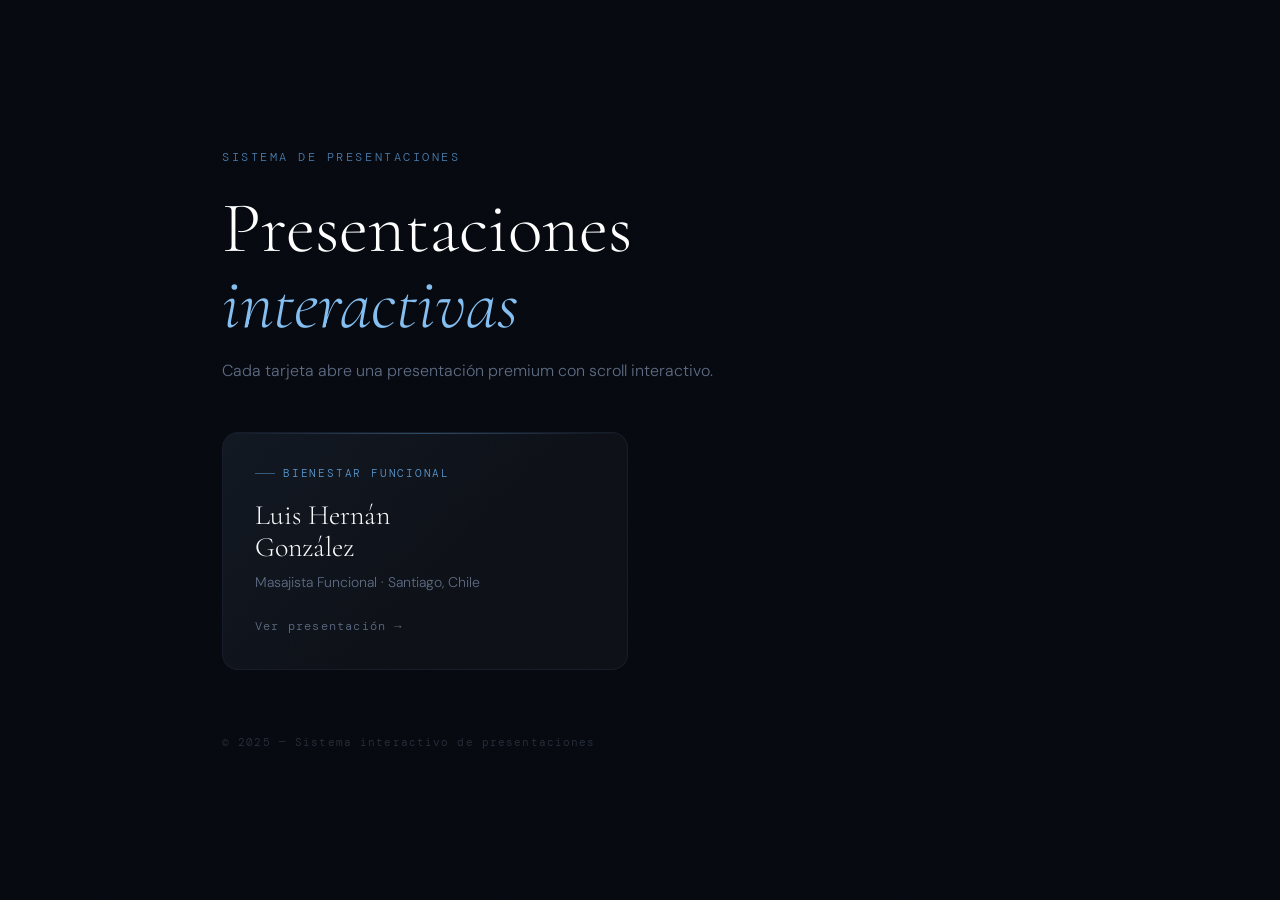
==== index.html @ 9657c85f "Add files via upload" ====
<!DOCTYPE html>
<html lang="es">
<head>
  <meta charset="UTF-8" />
  <meta name="viewport" content="width=device-width, initial-scale=1.0" />
  <title>Presentaciones — Sistema Interactivo</title>
  <meta name="description" content="Sistema de presentaciones interactivas premium." />

  <!-- Fonts -->
  <link rel="preconnect" href="https://fonts.googleapis.com" />
  <link rel="preconnect" href="https://fonts.gstatic.com" crossorigin />
  <link href="https://fonts.googleapis.com/css2?family=Cormorant+Garamond:ital,wght@0,300;0,400;0,500;1,300;1,400&family=DM+Sans:opsz,wght@9..40,300;9..40,400;9..40,500&family=DM+Mono:wght@300;400&display=swap" rel="stylesheet" />

  <!-- Base styles -->
  <link rel="stylesheet" href="/shared/css/base.css" />

  <style>
    :root {
      --color-bg:           #060910;
      --color-bg-2:         #0a0f1a;
      --color-bg-3:         #0f1624;
      --color-surface:      rgba(255,255,255,0.032);
      --color-surface-2:    rgba(255,255,255,0.058);
      --color-border:       rgba(100,140,200,0.10);
      --color-border-2:     rgba(100,140,200,0.18);
      --color-text:         #dde3ef;
      --color-text-muted:   #5e6b82;
      --color-text-dim:     #8a97ae;
      --color-accent:       #5b9bd5;
      --color-accent-2:     #84bef0;
      --color-accent-glow:  rgba(91,155,213,0.16);
    }

    body {
      min-height: 100vh;
      display: flex;
      flex-direction: column;
      align-items: center;
      justify-content: center;
      background: var(--color-bg);
    }

    .landing-wrapper {
      max-width: 900px;
      width: 100%;
      margin: 0 auto;
      padding: 4rem 2rem;
    }

    .landing-eyebrow {
      font-family: var(--font-mono);
      font-size: 0.72rem;
      letter-spacing: 0.22em;
      text-transform: uppercase;
      color: var(--color-accent);
      opacity: 0.8;
      margin-bottom: 1.5rem;
    }

    .landing-title {
      font-family: var(--font-display);
      font-size: clamp(2.5rem, 6vw, 4.5rem);
      font-weight: 300;
      line-height: 1.05;
      color: #fff;
      margin-bottom: 1rem;
    }

    .landing-sub {
      font-family: var(--font-body);
      font-size: 1rem;
      font-weight: 300;
      color: var(--color-text-muted);
      margin-bottom: 3rem;
    }

    .presentations-grid {
      display: grid;
      grid-template-columns: repeat(auto-fill, minmax(280px, 1fr));
      gap: 1.5rem;
    }

    .pres-card {
      display: block;
      background: var(--color-surface);
      border: 1px solid var(--color-border);
      border-radius: 16px;
      padding: 2rem;
      text-decoration: none;
      color: inherit;
      transition: all 0.45s cubic-bezier(0.4,0,0.2,1);
      position: relative;
      overflow: hidden;
    }

    .pres-card::before {
      content: '';
      position: absolute;
      top: 0; left: 0; right: 0;
      height: 1px;
      background: linear-gradient(90deg, transparent, var(--color-accent), transparent);
      opacity: 0.4;
    }

    .pres-card::after {
      content: '';
      position: absolute;
      inset: 0;
      background: linear-gradient(135deg, rgba(91,155,213,0.06) 0%, transparent 60%);
      pointer-events: none;
    }

    .pres-card:hover {
      border-color: rgba(91,155,213,0.3);
      transform: translateY(-4px);
      box-shadow: 0 16px 50px rgba(0,0,0,0.6), 0 0 30px rgba(91,155,213,0.1);
    }

    .pres-tag {
      font-family: var(--font-mono);
      font-size: 0.7rem;
      letter-spacing: 0.16em;
      text-transform: uppercase;
      color: var(--color-accent);
      margin-bottom: 1rem;
      display: flex;
      align-items: center;
      gap: 0.5rem;
    }

    .pres-tag::before {
      content: '';
      width: 20px;
      height: 1px;
      background: var(--color-accent);
      opacity: 0.5;
    }

    .pres-name {
      font-family: var(--font-display);
      font-size: 1.75rem;
      font-weight: 300;
      color: #fff;
      margin-bottom: 0.5rem;
      line-height: 1.15;
    }

    .pres-role {
      font-family: var(--font-body);
      font-size: 0.875rem;
      font-weight: 300;
      color: var(--color-text-muted);
      margin-bottom: 1.5rem;
    }

    .pres-arrow {
      font-family: var(--font-mono);
      font-size: 0.75rem;
      letter-spacing: 0.1em;
      color: var(--color-text-muted);
      display: flex;
      align-items: center;
      gap: 0.5rem;
      transition: color 0.3s, gap 0.3s;
    }

    .pres-card:hover .pres-arrow {
      color: var(--color-accent);
      gap: 0.75rem;
    }

    .landing-footer {
      margin-top: 4rem;
      font-family: var(--font-mono);
      font-size: 0.7rem;
      letter-spacing: 0.1em;
      color: var(--color-text-muted);
      opacity: 0.4;
    }
  </style>
</head>
<body>

  <div id="progress-bar"></div>

  <div class="landing-wrapper">
    <p class="landing-eyebrow">Sistema de presentaciones</p>
    <h1 class="landing-title">Presentaciones<br><em style="font-style:italic;color:var(--color-accent-2)">interactivas</em></h1>
    <p class="landing-sub">Cada tarjeta abre una presentación premium con scroll interactivo.</p>

    <div class="presentations-grid">
      <a href="/brands/luis/" class="pres-card">
        <p class="pres-tag">Bienestar funcional</p>
        <h2 class="pres-name">Luis Hernán<br>González</h2>
        <p class="pres-role">Masajista Funcional · Santiago, Chile</p>
        <div class="pres-arrow">
          <span>Ver presentación</span>
          <span>→</span>
        </div>
      </a>
      <!-- Espacio para más presentaciones futuras -->
    </div>

    <p class="landing-footer">© 2025 — Sistema interactivo de presentaciones</p>
  </div>

  <script>
    // Simple scroll progress for landing
    const bar = document.getElementById('progress-bar');
    window.addEventListener('scroll', () => {
      const pct = (window.scrollY / (document.documentElement.scrollHeight - window.innerHeight)) * 100;
      bar.style.width = pct + '%';
    }, { passive: true });
  </script>
</body>
</html>
---- shared/css/base.css ----
/* ============================================================
   /shared/css/base.css
   Base reset, variables, layout, components, utilities
   ============================================================ */

/* ── GOOGLE FONTS ── */
@import url('https://fonts.googleapis.com/css2?family=Cormorant+Garamond:ital,wght@0,300;0,400;0,500;1,300;1,400&family=DM+Sans:opsz,wght@9..40,300;9..40,400;9..40,500&family=DM+Mono:wght@300;400&display=swap');

/* ── CSS RESET ── */
*, *::before, *::after {
  box-sizing: border-box;
  margin: 0;
  padding: 0;
}

html {
  scroll-behavior: smooth;
  font-size: 16px;
  -webkit-font-smoothing: antialiased;
  -moz-osx-font-smoothing: grayscale;
  text-rendering: optimizeLegibility;
}

body {
  min-height: 100vh;
  overflow-x: hidden;
  background-color: var(--color-bg);
  color: var(--color-text);
  font-family: var(--font-body);
  font-weight: 300;
  line-height: 1.6;
}

img, video {
  display: block;
  max-width: 100%;
}

a {
  color: inherit;
  text-decoration: none;
}

button {
  cursor: pointer;
  border: none;
  background: none;
  font-family: inherit;
}

ul, ol {
  list-style: none;
}

/* ── CSS VARIABLES (defaults, overridden per brand) ── */
:root {
  /* Colors */
  --color-bg:           #080b12;
  --color-bg-2:         #0d1120;
  --color-bg-3:         #111827;
  --color-surface:      rgba(255,255,255,0.035);
  --color-surface-2:    rgba(255,255,255,0.06);
  --color-border:       rgba(255,255,255,0.07);
  --color-border-2:     rgba(255,255,255,0.12);
  --color-text:         #e8eaf0;
  --color-text-muted:   #6b7280;
  --color-text-dim:     #9ca3af;
  --color-accent:       #4a90d9;
  --color-accent-2:     #6eb0f0;
  --color-accent-glow:  rgba(74,144,217,0.18);
  --color-orb-left:     rgba(74,144,217,0.22);
  --color-orb-right:    rgba(110,176,240,0.16);
  --color-white:        #ffffff;

  /* Typography */
  --font-display:   'Cormorant Garamond', Georgia, serif;
  --font-body:      'DM Sans', system-ui, sans-serif;
  --font-mono:      'DM Mono', 'Courier New', monospace;

  /* Font sizes — fluid */
  --text-xs:    clamp(0.7rem,   1.2vw,  0.8rem);
  --text-sm:    clamp(0.8rem,   1.4vw,  0.9rem);
  --text-base:  clamp(0.9rem,   1.6vw,  1rem);
  --text-md:    clamp(1rem,     1.8vw,  1.125rem);
  --text-lg:    clamp(1.1rem,   2vw,    1.25rem);
  --text-xl:    clamp(1.25rem,  2.5vw,  1.5rem);
  --text-2xl:   clamp(1.5rem,   3vw,    2rem);
  --text-3xl:   clamp(2rem,     4vw,    2.75rem);
  --text-4xl:   clamp(2.5rem,   5vw,    3.5rem);
  --text-5xl:   clamp(3rem,     6vw,    5rem);
  --text-hero:  clamp(3.5rem,   8vw,    7rem);

  /* Spacing */
  --space-1:   0.25rem;
  --space-2:   0.5rem;
  --space-3:   0.75rem;
  --space-4:   1rem;
  --space-5:   1.25rem;
  --space-6:   1.5rem;
  --space-8:   2rem;
  --space-10:  2.5rem;
  --space-12:  3rem;
  --space-16:  4rem;
  --space-20:  5rem;
  --space-24:  6rem;
  --space-32:  8rem;

  /* Border radius */
  --radius-sm:   4px;
  --radius-md:   8px;
  --radius-lg:   16px;
  --radius-xl:   24px;
  --radius-2xl:  32px;
  --radius-full: 9999px;

  /* Shadows */
  --shadow-sm:   0 1px 3px rgba(0,0,0,0.4);
  --shadow-md:   0 4px 16px rgba(0,0,0,0.5);
  --shadow-lg:   0 8px 32px rgba(0,0,0,0.6);
  --shadow-xl:   0 16px 64px rgba(0,0,0,0.7);
  --shadow-glow: 0 0 40px var(--color-accent-glow);

  /* Transitions */
  --ease-default: cubic-bezier(0.16, 1, 0.3, 1);
  --ease-in:      cubic-bezier(0.55, 0, 1, 0.45);
  --ease-out:     cubic-bezier(0, 0.55, 0.45, 1);
  --ease-smooth:  cubic-bezier(0.4, 0, 0.2, 1);
  --transition:   0.45s var(--ease-smooth);

  /* Layout */
  --max-width: 1200px;
  --container-padding: clamp(1.5rem, 5vw, 4rem);
}

/* ── GRAIN TEXTURE OVERLAY ── */
body::before {
  content: '';
  position: fixed;
  inset: 0;
  pointer-events: none;
  z-index: 9999;
  background-image: url("data:image/svg+xml,%3Csvg viewBox='0 0 256 256' xmlns='http://www.w3.org/2000/svg'%3E%3Cfilter id='noise'%3E%3CfeTurbulence type='fractalNoise' baseFrequency='0.9' numOctaves='4' stitchTiles='stitch'/%3E%3C/filter%3E%3Crect width='100%25' height='100%25' filter='url(%23noise)' opacity='0.04'/%3E%3C/svg%3E");
  background-repeat: repeat;
  background-size: 200px 200px;
  opacity: 0.55;
  mix-blend-mode: overlay;
}

/* ── PROGRESS BAR ── */
#progress-bar {
  position: fixed;
  top: 0;
  left: 0;
  width: 0%;
  height: 2px;
  background: linear-gradient(90deg, var(--color-accent), var(--color-accent-2));
  z-index: 10000;
  transition: width 0.1s linear;
  box-shadow: 0 0 8px var(--color-accent-glow);
}

/* ── LAYOUT ── */
.container {
  width: 100%;
  max-width: var(--max-width);
  margin: 0 auto;
  padding: 0 var(--container-padding);
}

.section {
  min-height: 100vh;
  display: flex;
  flex-direction: column;
  justify-content: center;
  position: relative;
  overflow: hidden;
  padding: var(--space-24) 0;
}

.section--pinned {
  min-height: 100vh;
}

/* ── TYPOGRAPHY ── */
.font-display    { font-family: var(--font-display); }
.font-body       { font-family: var(--font-body); }
.font-mono       { font-family: var(--font-mono); }

.text-hero       { font-size: var(--text-hero);  line-height: 0.95; }
.text-5xl        { font-size: var(--text-5xl);   line-height: 1; }
.text-4xl        { font-size: var(--text-4xl);   line-height: 1.05; }
.text-3xl        { font-size: var(--text-3xl);   line-height: 1.1; }
.text-2xl        { font-size: var(--text-2xl);   line-height: 1.2; }
.text-xl         { font-size: var(--text-xl);    line-height: 1.3; }
.text-lg         { font-size: var(--text-lg);    line-height: 1.4; }
.text-md         { font-size: var(--text-md);    line-height: 1.5; }
.text-base       { font-size: var(--text-base);  line-height: 1.65; }
.text-sm         { font-size: var(--text-sm);    line-height: 1.6; }
.text-xs         { font-size: var(--text-xs);    line-height: 1.5; }

.text-muted      { color: var(--color-text-muted); }
.text-dim        { color: var(--color-text-dim); }
.text-accent     { color: var(--color-accent); }
.text-white      { color: var(--color-white); }
.text-center     { text-align: center; }
.text-italic     { font-style: italic; }
.fw-300          { font-weight: 300; }
.fw-400          { font-weight: 400; }
.fw-500          { font-weight: 500; }

.label {
  font-family: var(--font-mono);
  font-size: var(--text-xs);
  font-weight: 400;
  letter-spacing: 0.18em;
  text-transform: uppercase;
  color: var(--color-accent);
  opacity: 0.85;
}

/* ── DIVIDER ── */
.divider {
  width: 40px;
  height: 1px;
  background: var(--color-accent);
  opacity: 0.5;
  margin: var(--space-6) 0;
}
.divider--center { margin-left: auto; margin-right: auto; }

/* ── BUTTONS ── */
.btn {
  display: inline-flex;
  align-items: center;
  gap: var(--space-2);
  padding: var(--space-3) var(--space-8);
  border-radius: var(--radius-full);
  font-family: var(--font-body);
  font-size: var(--text-sm);
  font-weight: 400;
  letter-spacing: 0.04em;
  cursor: pointer;
  transition: var(--transition);
  position: relative;
  overflow: hidden;
}

.btn::before {
  content: '';
  position: absolute;
  inset: 0;
  opacity: 0;
  transition: opacity 0.3s;
  background: rgba(255,255,255,0.06);
}
.btn:hover::before { opacity: 1; }

.btn--primary {
  background: var(--color-accent);
  color: var(--color-bg);
  font-weight: 500;
  box-shadow: 0 0 20px rgba(74,144,217,0.3);
}
.btn--primary:hover {
  box-shadow: 0 0 32px rgba(74,144,217,0.5);
  transform: translateY(-1px);
}

.btn--ghost {
  background: transparent;
  color: var(--color-text);
  border: 1px solid var(--color-border-2);
}
.btn--ghost:hover {
  border-color: var(--color-accent);
  color: var(--color-accent);
  transform: translateY(-1px);
}

.btn--outline {
  background: transparent;
  color: var(--color-accent);
  border: 1px solid var(--color-accent);
}
.btn--outline:hover {
  background: var(--color-accent);
  color: var(--color-bg);
}

/* ── GLASS CARD ── */
.card {
  background: var(--color-surface);
  border: 1px solid var(--color-border);
  border-radius: var(--radius-lg);
  padding: var(--space-8);
  transition: var(--transition);
  position: relative;
  overflow: hidden;
}

.card::before {
  content: '';
  position: absolute;
  inset: 0;
  background: linear-gradient(135deg, rgba(255,255,255,0.04) 0%, transparent 60%);
  pointer-events: none;
}

.card:hover {
  border-color: var(--color-border-2);
  background: var(--color-surface-2);
  transform: translateY(-2px);
  box-shadow: var(--shadow-lg), 0 0 20px var(--color-accent-glow);
}

/* ── KPI CARD ── */
.kpi-card {
  background: var(--color-surface);
  border: 1px solid var(--color-border);
  border-radius: var(--radius-lg);
  padding: var(--space-8) var(--space-10);
  text-align: center;
  transition: var(--transition);
  position: relative;
  overflow: hidden;
}

.kpi-card::after {
  content: '';
  position: absolute;
  bottom: 0;
  left: 0;
  right: 0;
  height: 1px;
  background: linear-gradient(90deg, transparent, var(--color-accent), transparent);
  opacity: 0.5;
}

.kpi-card:hover {
  border-color: rgba(74,144,217,0.3);
  box-shadow: 0 0 30px var(--color-accent-glow);
  transform: translateY(-3px);
}

.kpi-value {
  font-family: var(--font-display);
  font-size: var(--text-5xl);
  font-weight: 300;
  color: var(--color-white);
  line-height: 1;
  margin-bottom: var(--space-2);
}

.kpi-suffix {
  color: var(--color-accent);
  font-size: var(--text-3xl);
}

.kpi-label {
  font-family: var(--font-mono);
  font-size: var(--text-xs);
  letter-spacing: 0.14em;
  text-transform: uppercase;
  color: var(--color-text-muted);
}

/* ── PHONE MOCKUP ── */
.phone-mockup {
  width: 220px;
  height: 440px;
  border-radius: 36px;
  border: 1.5px solid var(--color-border-2);
  background: var(--color-bg-2);
  position: relative;
  overflow: hidden;
  box-shadow: 0 20px 60px rgba(0,0,0,0.7), 0 0 0 1px rgba(255,255,255,0.04) inset;
  flex-shrink: 0;
}

.phone-mockup::before {
  content: '';
  position: absolute;
  top: 0;
  left: 50%;
  transform: translateX(-50%);
  width: 80px;
  height: 24px;
  background: var(--color-bg);
  border-radius: 0 0 16px 16px;
  z-index: 10;
  border: 1.5px solid var(--color-border-2);
  border-top: none;
}

.phone-mockup::after {
  content: '';
  position: absolute;
  inset: 0;
  background: linear-gradient(135deg, rgba(255,255,255,0.06) 0%, transparent 50%);
  pointer-events: none;
  z-index: 5;
  border-radius: inherit;
}

.phone-screen {
  position: absolute;
  inset: 0;
  overflow: hidden;
  border-radius: 36px;
}

.phone-screen video {
  width: 100%;
  height: 100%;
  object-fit: cover;
}

.phone-screen-fallback {
  width: 100%;
  height: 100%;
  display: flex;
  flex-direction: column;
  align-items: center;
  justify-content: center;
  gap: var(--space-4);
  background: linear-gradient(160deg, var(--color-bg-3) 0%, var(--color-bg-2) 100%);
  color: var(--color-text-muted);
  font-family: var(--font-mono);
  font-size: var(--text-xs);
  letter-spacing: 0.1em;
}

.phone-screen-fallback .fallback-icon {
  width: 40px;
  height: 40px;
  border-radius: 50%;
  border: 1px solid var(--color-border-2);
  display: flex;
  align-items: center;
  justify-content: center;
  color: var(--color-accent);
  opacity: 0.6;
}

/* ── LAPTOP MOCKUP ── */
.laptop-mockup {
  width: 100%;
  max-width: 600px;
  position: relative;
}

.laptop-lid {
  width: 100%;
  padding-top: 62%;
  background: var(--color-bg-3);
  border-radius: 10px 10px 0 0;
  border: 1.5px solid var(--color-border-2);
  position: relative;
  overflow: hidden;
  box-shadow: 0 0 0 1px rgba(255,255,255,0.04) inset;
}

.laptop-lid::before {
  content: '';
  position: absolute;
  top: 8px;
  left: 50%;
  transform: translateX(-50%);
  width: 6px;
  height: 6px;
  border-radius: 50%;
  background: var(--color-border-2);
  z-index: 10;
}

.laptop-screen {
  position: absolute;
  inset: 0;
  overflow: hidden;
  border-radius: 10px 10px 0 0;
}

.laptop-screen video {
  width: 100%;
  height: 100%;
  object-fit: cover;
}

.laptop-base {
  width: 104%;
  height: 14px;
  background: linear-gradient(to bottom, var(--color-bg-2), rgba(0,0,0,0.3));
  border-radius: 0 0 4px 4px;
  border: 1.5px solid var(--color-border-2);
  border-top: none;
  margin-left: -2%;
  position: relative;
}

.laptop-base::after {
  content: '';
  position: absolute;
  bottom: 0;
  left: 50%;
  transform: translateX(-50%);
  width: 30%;
  height: 5px;
  background: rgba(0,0,0,0.5);
  border-radius: 0 0 4px 4px;
}

/* ── TABS ── */
.tabs-nav {
  display: flex;
  gap: var(--space-2);
  border-bottom: 1px solid var(--color-border);
  margin-bottom: var(--space-8);
  overflow-x: auto;
  scrollbar-width: none;
  -ms-overflow-style: none;
}
.tabs-nav::-webkit-scrollbar { display: none; }

.tab-btn {
  padding: var(--space-3) var(--space-6);
  font-family: var(--font-mono);
  font-size: var(--text-xs);
  letter-spacing: 0.14em;
  text-transform: uppercase;
  color: var(--color-text-muted);
  border-bottom: 2px solid transparent;
  margin-bottom: -1px;
  transition: var(--transition);
  white-space: nowrap;
  cursor: pointer;
}

.tab-btn.is-active {
  color: var(--color-accent);
  border-bottom-color: var(--color-accent);
}

.tab-btn:hover:not(.is-active) {
  color: var(--color-text-dim);
}

.tabs-panels {
  display: grid;
  grid-template-columns: 1fr;
  grid-template-rows: 1fr;
}

.tab-panel {
  grid-row: 1;
  grid-column: 1;
  opacity: 0;
  pointer-events: none;
  transition: opacity 0.5s var(--ease-smooth);
}

.tab-panel.is-active {
  opacity: 1;
  pointer-events: all;
}

/* ── ORB SYSTEM ── */
.orb-container {
  position: absolute;
  inset: 0;
  overflow: hidden;
  pointer-events: none;
  z-index: 0;
}

.orb {
  position: absolute;
  border-radius: 50%;
  filter: blur(80px);
  opacity: 0;
  will-change: transform;
}

.orb--left {
  width: 500px;
  height: 500px;
  background: radial-gradient(circle, var(--color-orb-left) 0%, transparent 70%);
  top: 50%;
  transform: translateY(-50%);
}

.orb--right {
  width: 500px;
  height: 500px;
  background: radial-gradient(circle, var(--color-orb-right) 0%, transparent 70%);
  top: 50%;
  transform: translateY(-50%);
}

/* ── GRID UTILITIES ── */
.grid { display: grid; }
.grid-2 { grid-template-columns: repeat(2, 1fr); gap: var(--space-6); }
.grid-3 { grid-template-columns: repeat(3, 1fr); gap: var(--space-6); }
.grid-4 { grid-template-columns: repeat(4, 1fr); gap: var(--space-6); }
.flex    { display: flex; }
.flex-center { display: flex; align-items: center; justify-content: center; }
.flex-col { flex-direction: column; }
.items-center { align-items: center; }
.justify-center { justify-content: center; }
.justify-between { justify-content: space-between; }
.gap-2 { gap: var(--space-2); }
.gap-4 { gap: var(--space-4); }
.gap-6 { gap: var(--space-6); }
.gap-8 { gap: var(--space-8); }
.gap-12 { gap: var(--space-12); }
.gap-16 { gap: var(--space-16); }

/* ── SPACING UTILITIES ── */
.mt-2  { margin-top: var(--space-2); }
.mt-4  { margin-top: var(--space-4); }
.mt-6  { margin-top: var(--space-6); }
.mt-8  { margin-top: var(--space-8); }
.mt-12 { margin-top: var(--space-12); }
.mt-16 { margin-top: var(--space-16); }
.mb-4  { margin-bottom: var(--space-4); }
.mb-6  { margin-bottom: var(--space-6); }
.mb-8  { margin-bottom: var(--space-8); }
.mb-12 { margin-bottom: var(--space-12); }

/* ── CHART WRAPPER ── */
.chart-wrapper {
  position: relative;
  background: var(--color-surface);
  border: 1px solid var(--color-border);
  border-radius: var(--radius-lg);
  padding: var(--space-8);
  overflow: hidden;
}

.chart-wrapper::before {
  content: '';
  position: absolute;
  inset: 0;
  background: linear-gradient(135deg, rgba(74,144,217,0.04) 0%, transparent 50%);
  pointer-events: none;
}

/* ── SECTION HEADER ── */
.section-header {
  margin-bottom: var(--space-16);
}

/* ── REVEAL TARGETS (animated by GSAP) ── */
.reveal {
  opacity: 0;
  transform: translateY(30px);
}

/* ── SCROLLBAR ── */
::-webkit-scrollbar { width: 4px; }
::-webkit-scrollbar-track { background: var(--color-bg); }
::-webkit-scrollbar-thumb { background: var(--color-border-2); border-radius: var(--radius-full); }
::-webkit-scrollbar-thumb:hover { background: var(--color-accent); }

/* ── RESPONSIVE ── */
@media (max-width: 1024px) {
  .grid-4 { grid-template-columns: repeat(2, 1fr); }
  .grid-3 { grid-template-columns: repeat(2, 1fr); }
}

@media (max-width: 768px) {
  .grid-2,
  .grid-3,
  .grid-4 { grid-template-columns: 1fr; }

  .phone-mockup {
    width: 180px;
    height: 360px;
  }
}

@media (max-width: 480px) {
  :root {
    --container-padding: 1.25rem;
  }
}
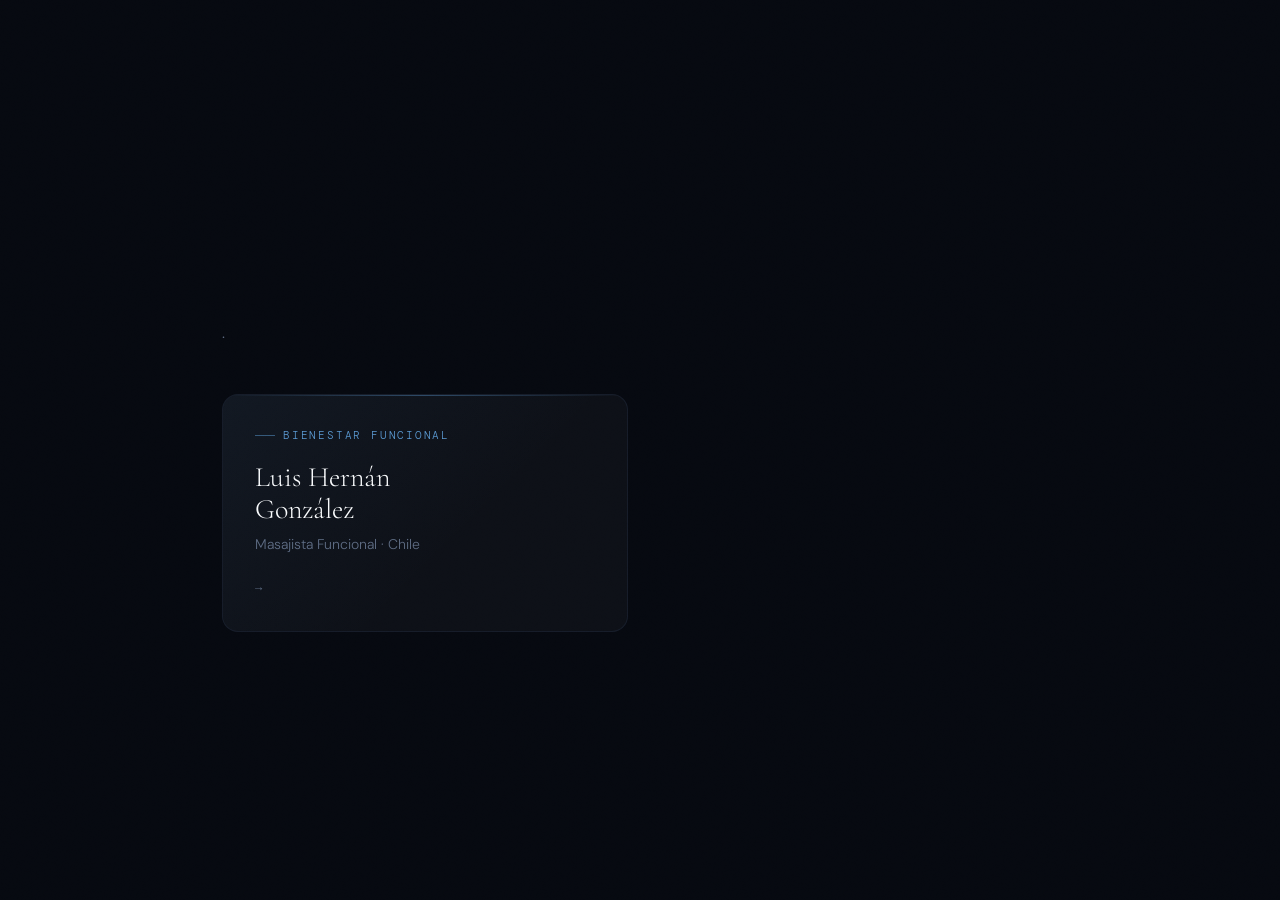
==== commit ff43fb13: "Update index.html" ====
--- a/index.html
+++ b/index.html
@@ -3,8 +3,8 @@
 <head>
   <meta charset="UTF-8" />
   <meta name="viewport" content="width=device-width, initial-scale=1.0" />
-  <title>Presentaciones — Sistema Interactivo</title>
-  <meta name="description" content="Sistema de presentaciones interactivas premium." />
+  <title>BIENVENIDA/O</title>
+  <meta name="description" content="MASOTERAPIA FUNCIONAL A TU ALCANCE" />
 
   <!-- Fonts -->
   <link rel="preconnect" href="https://fonts.googleapis.com" />
@@ -184,24 +184,24 @@
   <div id="progress-bar"></div>
 
   <div class="landing-wrapper">
-    <p class="landing-eyebrow">Sistema de presentaciones</p>
-    <h1 class="landing-title">Presentaciones<br><em style="font-style:italic;color:var(--color-accent-2)">interactivas</em></h1>
-    <p class="landing-sub">Cada tarjeta abre una presentación premium con scroll interactivo.</p>
+    <p class="landing-eyebrow"></p>
+    <h1 class="landing-title"><br><em style="font-style:italic;color:var(--color-accent-2)"></em></h1>
+    <p class="landing-sub">.</p>
 
     <div class="presentations-grid">
       <a href="/brands/luis/" class="pres-card">
         <p class="pres-tag">Bienestar funcional</p>
         <h2 class="pres-name">Luis Hernán<br>González</h2>
-        <p class="pres-role">Masajista Funcional · Santiago, Chile</p>
+        <p class="pres-role">Masajista Funcional · Chile</p>
         <div class="pres-arrow">
-          <span>Ver presentación</span>
+          <span>
           <span>→</span>
         </div>
       </a>
-      <!-- Espacio para más presentaciones futuras -->
+      
     </div>
 
-    <p class="landing-footer">© 2025 — Sistema interactivo de presentaciones</p>
+    <p class="landing-footer"
   </div>
 
   <script>
